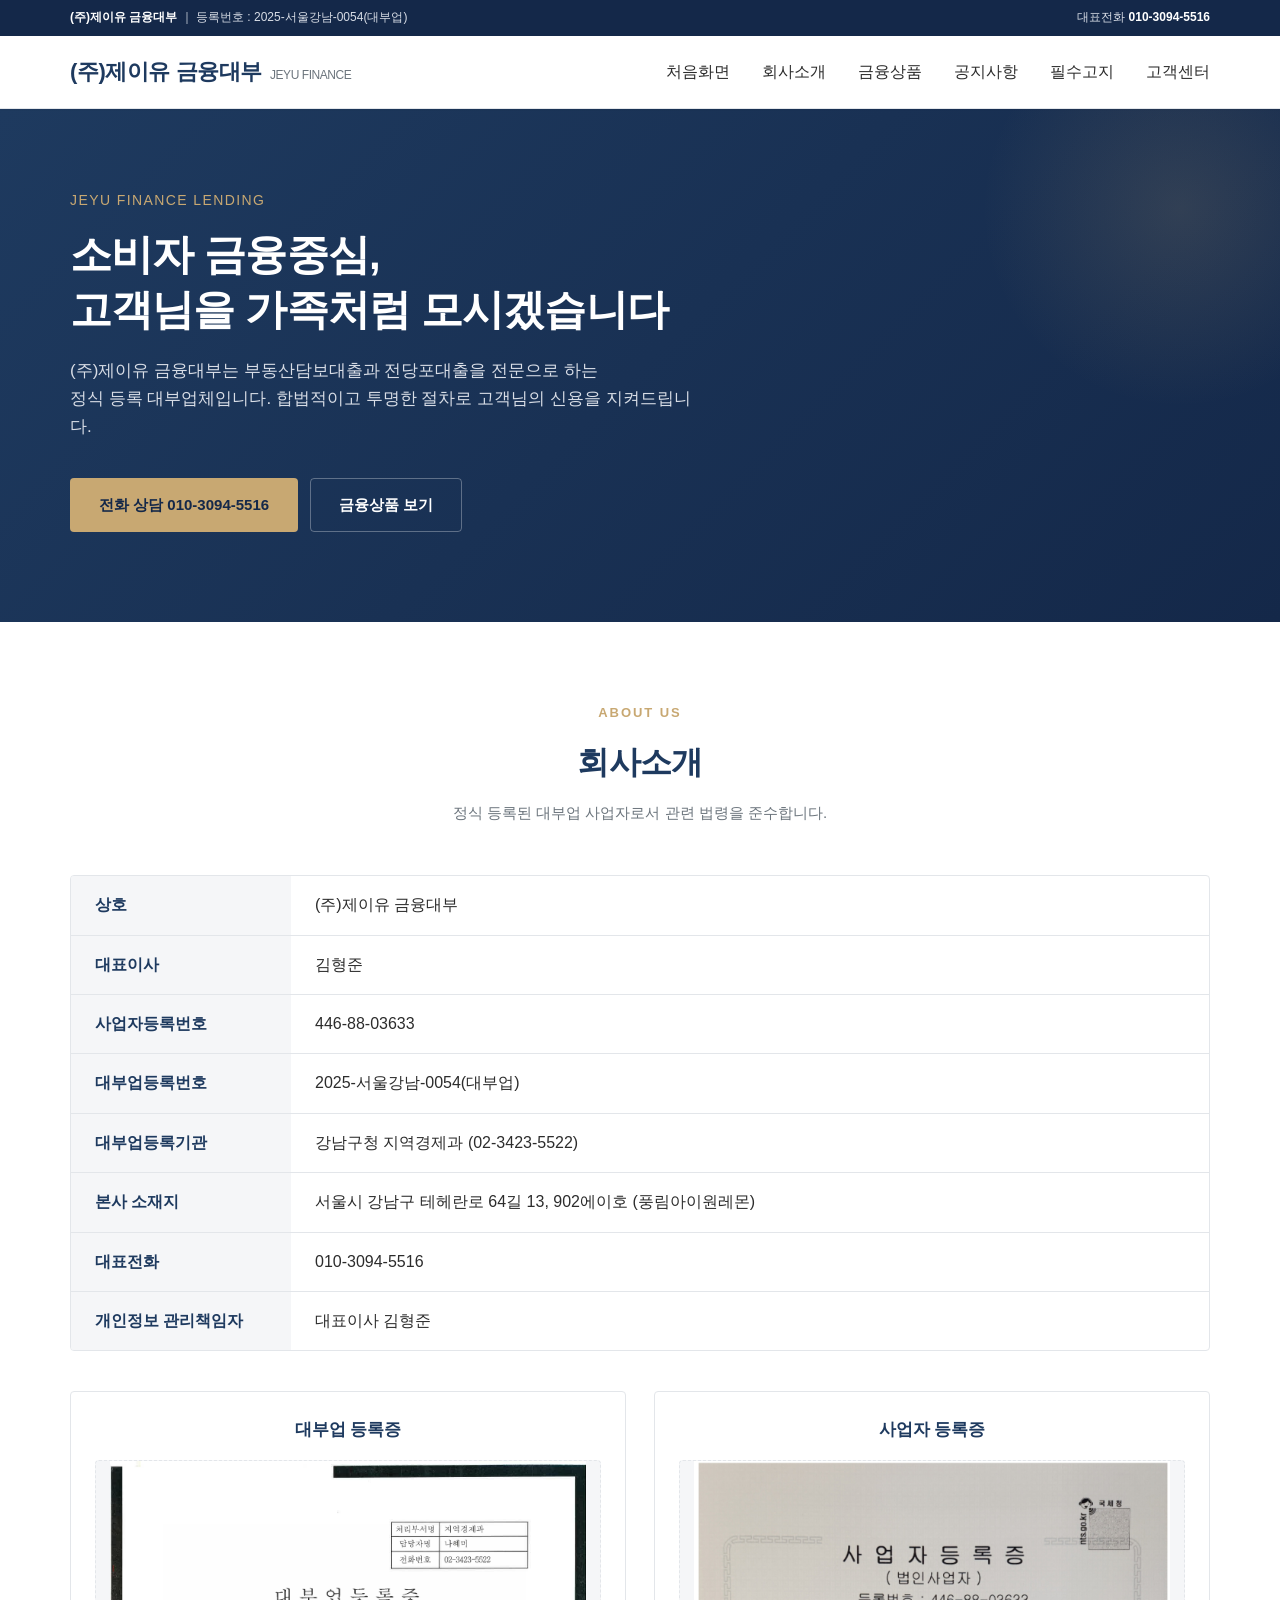
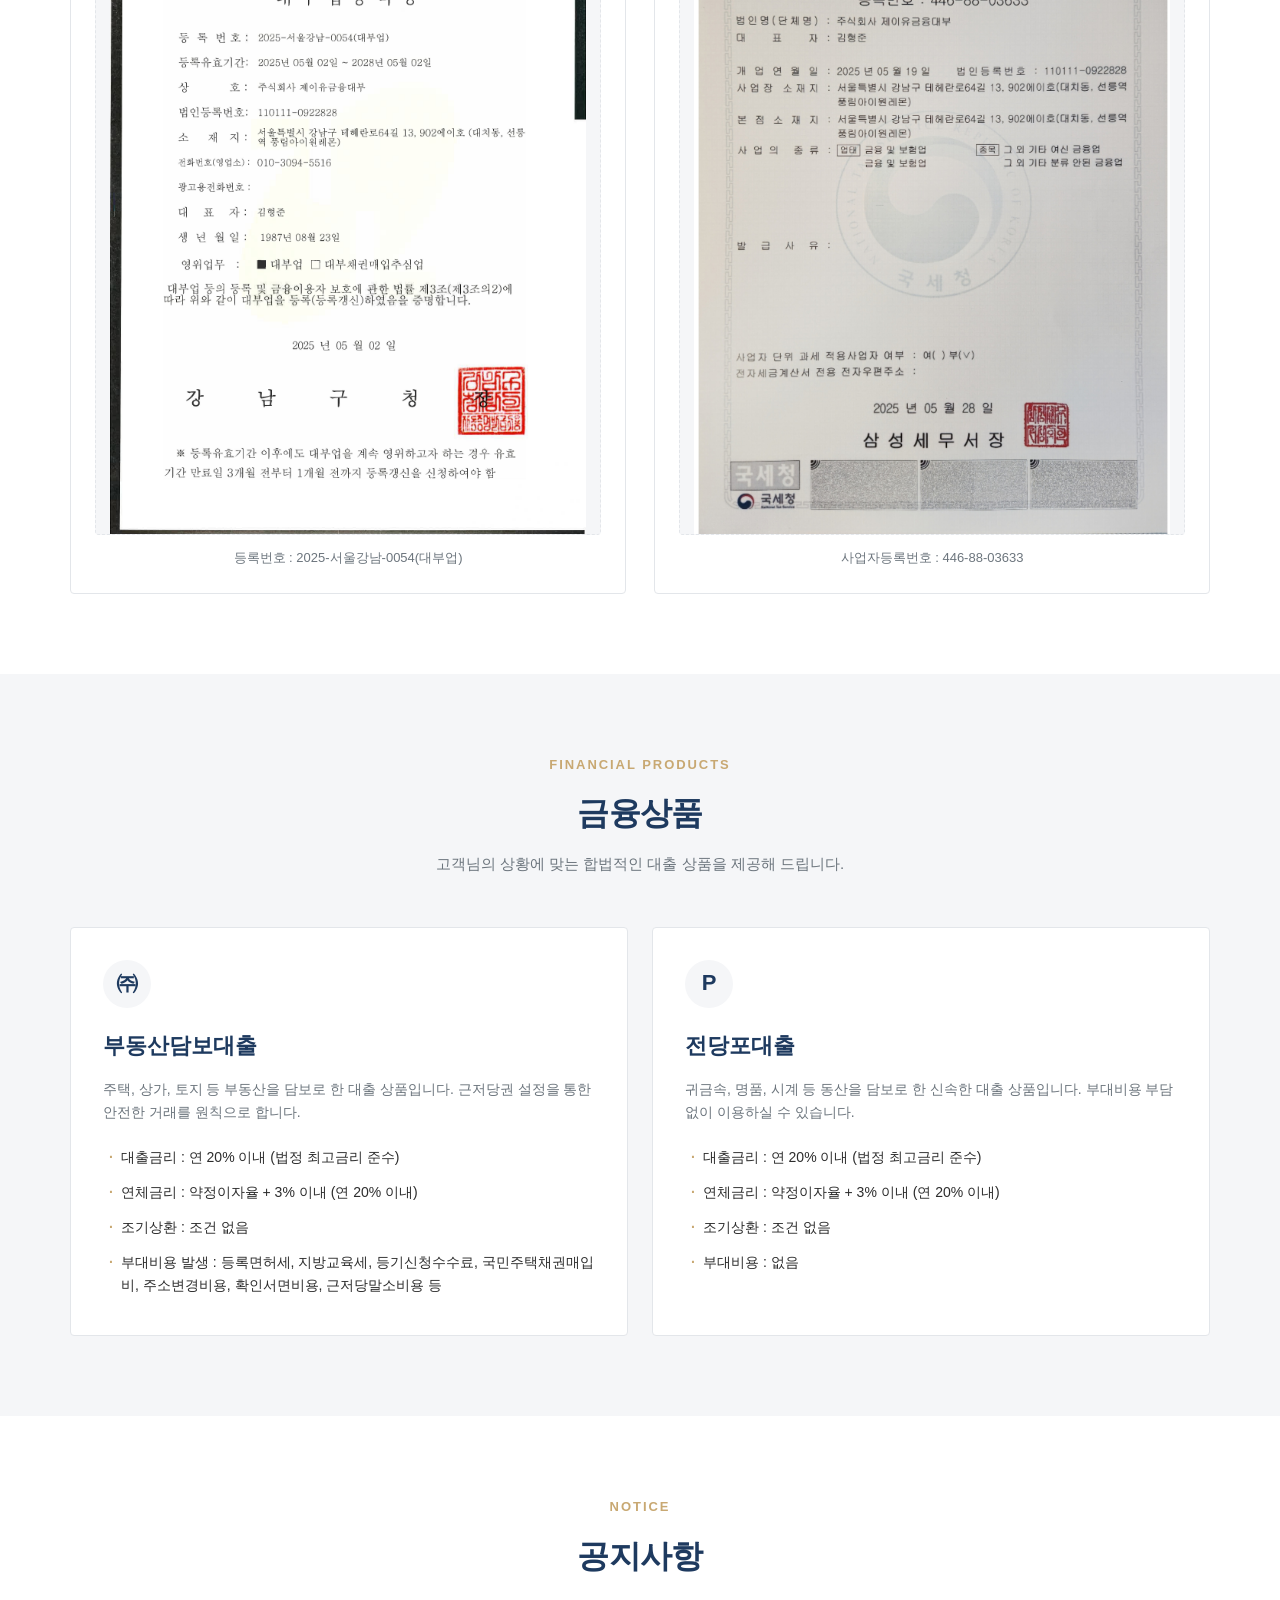
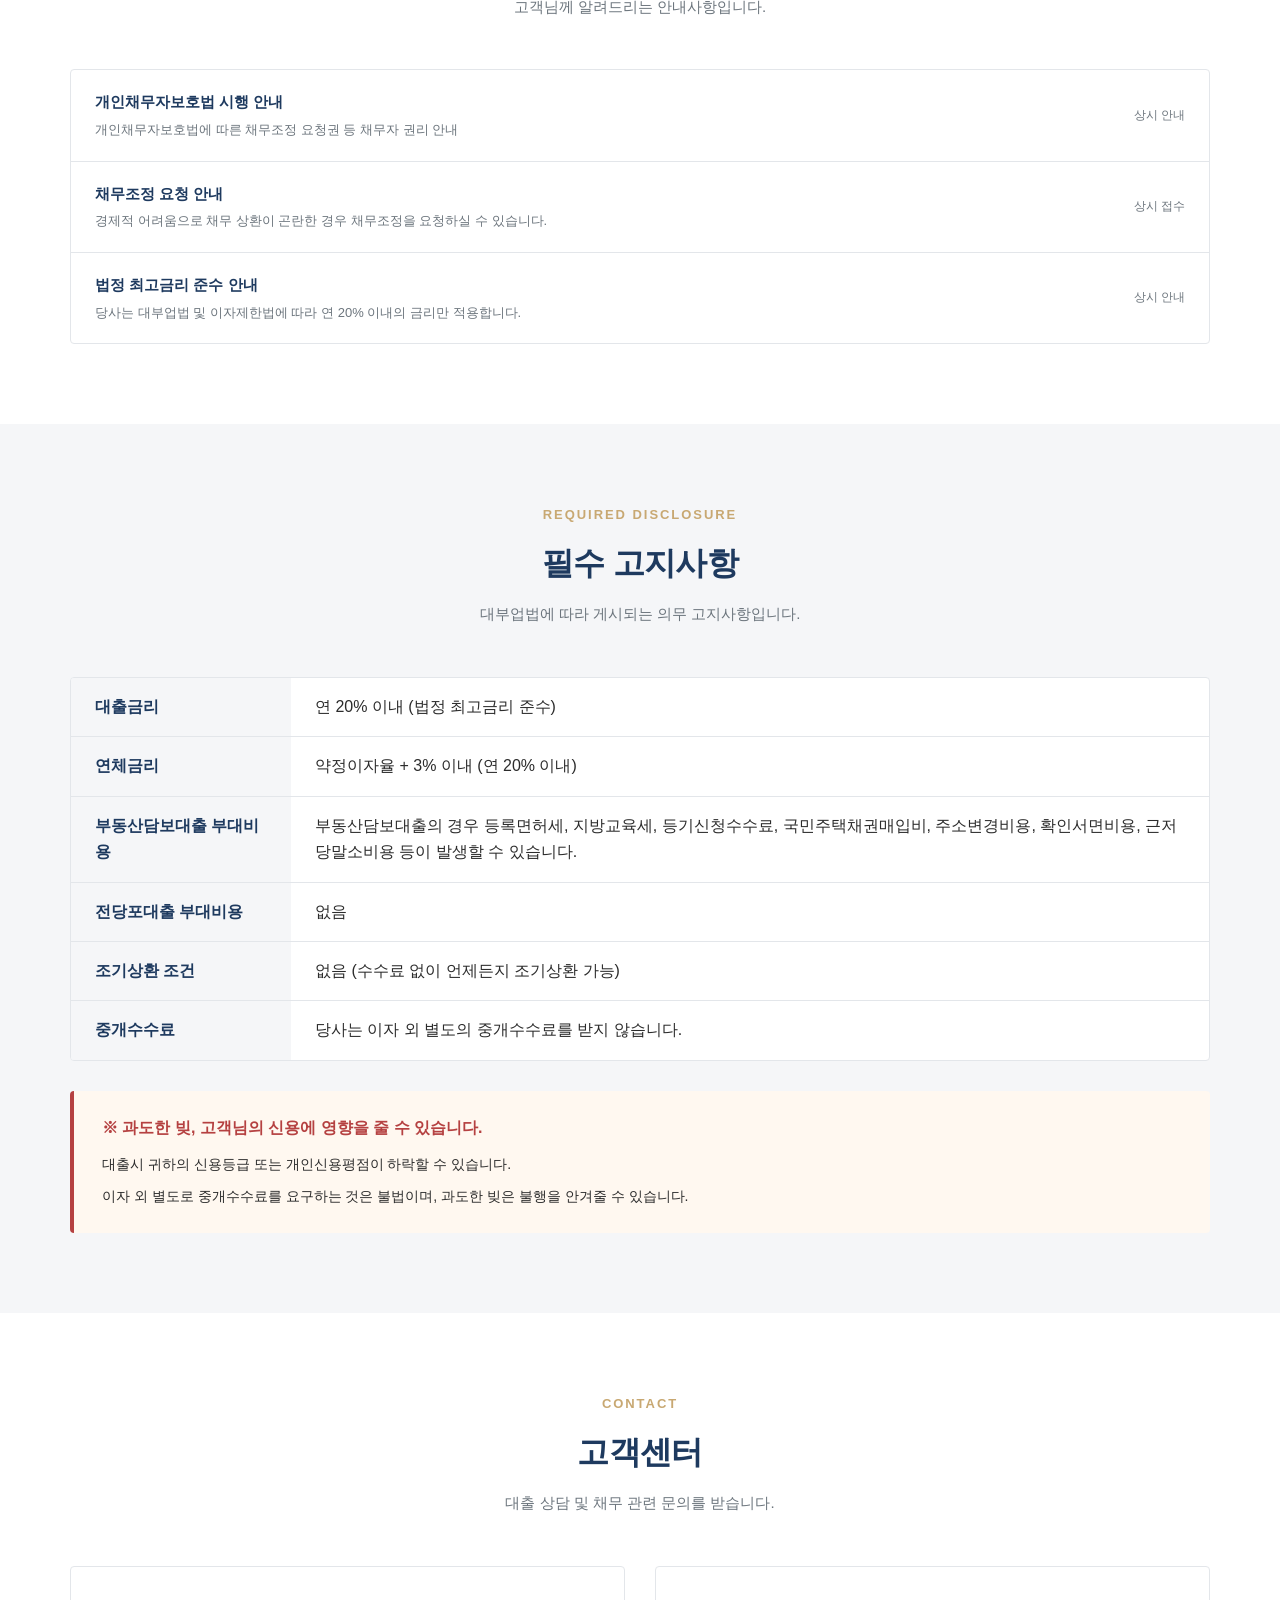
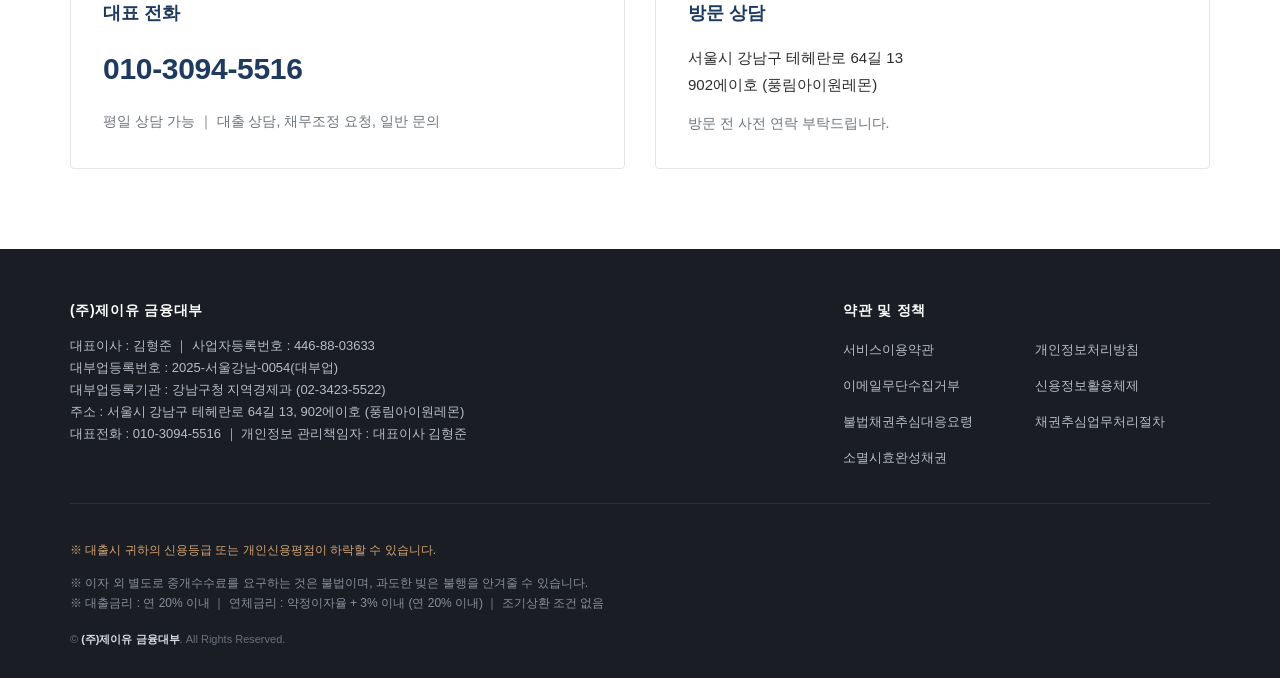
==== index.html @ a88a291d "Add files via upload" ====
<!DOCTYPE html>
<html lang="ko">
<head>
    <meta charset="UTF-8">
    <meta name="viewport" content="width=device-width, initial-scale=1.0">
    <title>(주)제이유 금융대부 - 소비자 금융중심, 고객님을 가족처럼 모시겠습니다</title>
    <meta name="description" content="(주)제이유 금융대부 - 부동산담보대출 및 전당포대출 전문. 등록번호 2025-서울강남-0054(대부업)">
    <meta name="robots" content="index, follow">
    <link rel="stylesheet" href="css/style.css">
</head>
<body>

<div class="topbar">
    <div class="container">
        <span><strong>(주)제이유 금융대부</strong> ｜ 등록번호 : 2025-서울강남-0054(대부업)</span>
        <span>대표전화 <strong>010-3094-5516</strong></span>
    </div>
</div>

<header class="header">
    <div class="container">
        <h1 class="logo">
            <a href="#home">
                (주)제이유 금융대부
                <span class="reg">JEYU FINANCE</span>
            </a>
        </h1>
        <nav class="nav" aria-label="주 메뉴">
            <ul>
                <li><a href="#home">처음화면</a></li>
                <li><a href="#about">회사소개</a></li>
                <li><a href="#products">금융상품</a></li>
                <li><a href="#notice">공지사항</a></li>
                <li><a href="#legal">필수고지</a></li>
                <li><a href="#contact">고객센터</a></li>
            </ul>
        </nav>
        <button class="nav-toggle" aria-label="메뉴 열기"><span></span><span></span><span></span></button>
    </div>
</header>

<section id="home" class="hero">
    <div class="container">
        <div class="eyebrow">JEYU FINANCE LENDING</div>
        <h1>소비자 금융중심,<br>고객님을 가족처럼 모시겠습니다</h1>
        <p class="lead">
            (주)제이유 금융대부는 부동산담보대출과 전당포대출을 전문으로 하는<br>
            정식 등록 대부업체입니다. 합법적이고 투명한 절차로 고객님의 신용을 지켜드립니다.
        </p>
        <div class="cta">
            <a class="btn btn-primary" href="tel:010-3094-5516">전화 상담 010-3094-5516</a>
            <a class="btn btn-outline" href="#products">금융상품 보기</a>
        </div>
    </div>
</section>

<section id="about" class="section">
    <div class="container">
        <div class="section-header">
            <div class="label">ABOUT US</div>
            <h2>회사소개</h2>
            <p>정식 등록된 대부업 사업자로서 관련 법령을 준수합니다.</p>
        </div>

        <dl class="info-dl">
            <dt>상호</dt>
            <dd>(주)제이유 금융대부</dd>
            <dt>대표이사</dt>
            <dd>김형준</dd>
            <dt>사업자등록번호</dt>
            <dd>446-88-03633</dd>
            <dt>대부업등록번호</dt>
            <dd>2025-서울강남-0054(대부업)</dd>
            <dt>대부업등록기관</dt>
            <dd>강남구청 지역경제과 (02-3423-5522)</dd>
            <dt>본사 소재지</dt>
            <dd>서울시 강남구 테헤란로 64길 13, 902에이호 (풍림아이원레몬)</dd>
            <dt>대표전화</dt>
            <dd>010-3094-5516</dd>
            <dt>개인정보 관리책임자</dt>
            <dd>대표이사 김형준</dd>
        </dl>

        <div class="license-grid">
            <div class="license-card">
                <h4>대부업 등록증</h4>
                <div class="image-wrap">
                    <img src="images/lending-license.jpg" alt="(주)제이유 금융대부 대부업 등록증" onerror="this.style.display='none'; this.nextElementSibling.style.display='block';">
                    <div class="placeholder" style="display:none;">대부업 등록증 이미지<br>(images/lending-license.jpg)</div>
                </div>
                <div class="caption">등록번호 : 2025-서울강남-0054(대부업)</div>
            </div>
            <div class="license-card">
                <h4>사업자 등록증</h4>
                <div class="image-wrap">
                    <img src="images/business-license.jpg" alt="(주)제이유 금융대부 사업자 등록증" onerror="this.style.display='none'; this.nextElementSibling.style.display='block';">
                    <div class="placeholder" style="display:none;">사업자 등록증 이미지<br>(images/business-license.jpg)</div>
                </div>
                <div class="caption">사업자등록번호 : 446-88-03633</div>
            </div>
        </div>
    </div>
</section>

<section id="products" class="section bg-alt">
    <div class="container">
        <div class="section-header">
            <div class="label">FINANCIAL PRODUCTS</div>
            <h2>금융상품</h2>
            <p>고객님의 상황에 맞는 합법적인 대출 상품을 제공해 드립니다.</p>
        </div>
        <div class="product-grid">
            <article class="product-card">
                <div class="icon">㈜</div>
                <h3>부동산담보대출</h3>
                <p>주택, 상가, 토지 등 부동산을 담보로 한 대출 상품입니다. 근저당권 설정을 통한 안전한 거래를 원칙으로 합니다.</p>
                <ul>
                    <li>대출금리 : 연 20% 이내 (법정 최고금리 준수)</li>
                    <li>연체금리 : 약정이자율 + 3% 이내 (연 20% 이내)</li>
                    <li>조기상환 : 조건 없음</li>
                    <li>부대비용 발생 : 등록면허세, 지방교육세, 등기신청수수료, 국민주택채권매입비, 주소변경비용, 확인서면비용, 근저당말소비용 등</li>
                </ul>
            </article>
            <article class="product-card">
                <div class="icon">P</div>
                <h3>전당포대출</h3>
                <p>귀금속, 명품, 시계 등 동산을 담보로 한 신속한 대출 상품입니다. 부대비용 부담 없이 이용하실 수 있습니다.</p>
                <ul>
                    <li>대출금리 : 연 20% 이내 (법정 최고금리 준수)</li>
                    <li>연체금리 : 약정이자율 + 3% 이내 (연 20% 이내)</li>
                    <li>조기상환 : 조건 없음</li>
                    <li>부대비용 : 없음</li>
                </ul>
            </article>
        </div>
    </div>
</section>

<section id="notice" class="section">
    <div class="container">
        <div class="section-header">
            <div class="label">NOTICE</div>
            <h2>공지사항</h2>
            <p>고객님께 알려드리는 안내사항입니다.</p>
        </div>
        <div class="notice-list">
            <div class="notice-item">
                <div>
                    <h4>개인채무자보호법 시행 안내</h4>
                    <p>개인채무자보호법에 따른 채무조정 요청권 등 채무자 권리 안내</p>
                </div>
                <div class="date">상시 안내</div>
            </div>
            <div class="notice-item">
                <div>
                    <h4>채무조정 요청 안내</h4>
                    <p>경제적 어려움으로 채무 상환이 곤란한 경우 채무조정을 요청하실 수 있습니다.</p>
                </div>
                <div class="date">상시 접수</div>
            </div>
            <div class="notice-item">
                <div>
                    <h4>법정 최고금리 준수 안내</h4>
                    <p>당사는 대부업법 및 이자제한법에 따라 연 20% 이내의 금리만 적용합니다.</p>
                </div>
                <div class="date">상시 안내</div>
            </div>
        </div>
    </div>
</section>

<section id="legal" class="section bg-alt">
    <div class="container">
        <div class="section-header">
            <div class="label">REQUIRED DISCLOSURE</div>
            <h2>필수 고지사항</h2>
            <p>대부업법에 따라 게시되는 의무 고지사항입니다.</p>
        </div>

        <dl class="info-dl">
            <dt>대출금리</dt>
            <dd>연 20% 이내 (법정 최고금리 준수)</dd>
            <dt>연체금리</dt>
            <dd>약정이자율 + 3% 이내 (연 20% 이내)</dd>
            <dt>부동산담보대출 부대비용</dt>
            <dd>부동산담보대출의 경우 등록면허세, 지방교육세, 등기신청수수료, 국민주택채권매입비, 주소변경비용, 확인서면비용, 근저당말소비용 등이 발생할 수 있습니다.</dd>
            <dt>전당포대출 부대비용</dt>
            <dd>없음</dd>
            <dt>조기상환 조건</dt>
            <dd>없음 (수수료 없이 언제든지 조기상환 가능)</dd>
            <dt>중개수수료</dt>
            <dd>당사는 이자 외 별도의 중개수수료를 받지 않습니다.</dd>
        </dl>

        <div class="legal-box">
            <h3>※ 과도한 빚, 고객님의 신용에 영향을 줄 수 있습니다.</h3>
            <p>대출시 귀하의 신용등급 또는 개인신용평점이 하락할 수 있습니다.</p>
            <p>이자 외 별도로 중개수수료를 요구하는 것은 불법이며, 과도한 빚은 불행을 안겨줄 수 있습니다.</p>
        </div>
    </div>
</section>

<section id="contact" class="section">
    <div class="container">
        <div class="section-header">
            <div class="label">CONTACT</div>
            <h2>고객센터</h2>
            <p>대출 상담 및 채무 관련 문의를 받습니다.</p>
        </div>
        <div class="contact-grid">
            <div class="contact-card">
                <h3>대표 전화</h3>
                <div class="big-tel">010-3094-5516</div>
                <p>평일 상담 가능 ｜ 대출 상담, 채무조정 요청, 일반 문의</p>
            </div>
            <div class="contact-card">
                <h3>방문 상담</h3>
                <p style="font-size:15px; color: var(--color-text); line-height:1.8;">
                    서울시 강남구 테헤란로 64길 13<br>
                    902에이호 (풍림아이원레몬)
                </p>
                <p style="margin-top:14px;">방문 전 사전 연락 부탁드립니다.</p>
            </div>
        </div>
    </div>
</section>

<footer class="footer">
    <div class="container">
        <div class="top">
            <div>
                <h4>(주)제이유 금융대부</h4>
                <p>대표이사 : 김형준 ｜ 사업자등록번호 : 446-88-03633</p>
                <p>대부업등록번호 : 2025-서울강남-0054(대부업)</p>
                <p>대부업등록기관 : 강남구청 지역경제과 (02-3423-5522)</p>
                <p>주소 : 서울시 강남구 테헤란로 64길 13, 902에이호 (풍림아이원레몬)</p>
                <p>대표전화 : 010-3094-5516 ｜ 개인정보 관리책임자 : 대표이사 김형준</p>
            </div>
            <div>
                <h4>약관 및 정책</h4>
                <div class="doc-links">
                    <a href="docs/service-terms.html">서비스이용약관</a>
                    <a href="docs/privacy.html">개인정보처리방침</a>
                    <a href="docs/no-spam.html">이메일무단수집거부</a>
                    <a href="docs/credit-info.html">신용정보활용체제</a>
                    <a href="docs/illegal-collection.html">불법채권추심대응요령</a>
                    <a href="docs/collection-process.html">채권추심업무처리절차</a>
                    <a href="docs/expired-debt.html">소멸시효완성채권</a>
                </div>
            </div>
        </div>
        <div class="legal-text">
            <p class="warn">※ 대출시 귀하의 신용등급 또는 개인신용평점이 하락할 수 있습니다.</p>
            <p>※ 이자 외 별도로 중개수수료를 요구하는 것은 불법이며, 과도한 빚은 불행을 안겨줄 수 있습니다.</p>
            <p>※ 대출금리 : 연 20% 이내 ｜ 연체금리 : 약정이자율 + 3% 이내 (연 20% 이내) ｜ 조기상환 조건 없음</p>
            <p class="copy">© <strong>(주)제이유 금융대부</strong>. All Rights Reserved.</p>
        </div>
    </div>
</footer>

<script src="js/main.js"></script>
</body>
</html>
---- css/style.css ----
/* (주)제이유 금융대부 */
:root {
    --color-primary: #1e3a5f;
    --color-primary-dark: #142849;
    --color-accent: #c8a872;
    --color-text: #2c2c2c;
    --color-text-muted: #6c757d;
    --color-bg: #ffffff;
    --color-bg-alt: #f5f6f8;
    --color-bg-dark: #1a1d24;
    --color-border: #e3e6ea;
    --color-warning: #b54141;
    --max-width: 1180px;
    --radius: 4px;
    --shadow-sm: 0 1px 2px rgba(0,0,0,0.04);
    --shadow-md: 0 4px 12px rgba(0,0,0,0.08);
    --transition: 0.2s ease;
}

* { box-sizing: border-box; margin: 0; padding: 0; }

html { scroll-behavior: smooth; scroll-padding-top: 110px; }

body {
    font-family: "Pretendard", "Malgun Gothic", "맑은 고딕", -apple-system, BlinkMacSystemFont, sans-serif;
    color: var(--color-text);
    line-height: 1.65;
    background: var(--color-bg);
    -webkit-font-smoothing: antialiased;
}

a { color: inherit; text-decoration: none; }
img { max-width: 100%; display: block; }
ul { list-style: none; }

.container { max-width: var(--max-width); margin: 0 auto; padding: 0 20px; }

/* 상단 고지 바 */
.topbar {
    background: var(--color-primary-dark);
    color: #d8dde6;
    font-size: 12px;
    padding: 8px 0;
}
.topbar .container { display: flex; justify-content: space-between; align-items: center; flex-wrap: wrap; gap: 8px; }
.topbar strong { color: #ffffff; }

/* 헤더 */
.header {
    background: var(--color-bg);
    border-bottom: 1px solid var(--color-border);
    position: sticky;
    top: 0;
    z-index: 100;
    box-shadow: var(--shadow-sm);
}
.header .container { display: flex; align-items: center; justify-content: space-between; padding-top: 18px; padding-bottom: 18px; }

.logo a { display: flex; align-items: baseline; gap: 8px; color: var(--color-primary); font-weight: 700; font-size: 22px; letter-spacing: -0.02em; }
.logo .reg { font-size: 12px; color: var(--color-text-muted); font-weight: 400; }

.nav ul { display: flex; gap: 32px; }
.nav a { font-weight: 500; color: var(--color-text); padding: 8px 0; transition: color var(--transition); position: relative; }
.nav a:hover { color: var(--color-primary); }
.nav a:hover::after { content: ""; position: absolute; left: 0; right: 0; bottom: -2px; height: 2px; background: var(--color-accent); }

.nav-toggle { display: none; background: none; border: none; cursor: pointer; padding: 8px; }
.nav-toggle span { display: block; width: 24px; height: 2px; background: var(--color-text); margin: 5px 0; }

/* Hero */
.hero {
    background: linear-gradient(135deg, var(--color-primary) 0%, var(--color-primary-dark) 100%);
    color: #ffffff;
    padding: 80px 0 90px;
    position: relative;
    overflow: hidden;
}
.hero::before {
    content: "";
    position: absolute;
    right: -100px;
    top: -100px;
    width: 400px;
    height: 400px;
    background: radial-gradient(circle, rgba(200,168,114,0.15) 0%, transparent 70%);
}
.hero .container { position: relative; }
.hero .eyebrow { color: var(--color-accent); font-size: 14px; letter-spacing: 0.1em; margin-bottom: 16px; font-weight: 500; }
.hero h1 { font-size: 42px; line-height: 1.3; margin-bottom: 20px; font-weight: 700; letter-spacing: -0.02em; }
.hero p.lead { font-size: 17px; color: #d8dde6; max-width: 640px; margin-bottom: 36px; }
.hero .cta { display: flex; gap: 12px; flex-wrap: wrap; }

.btn {
    display: inline-flex; align-items: center; gap: 8px;
    padding: 14px 28px;
    border-radius: var(--radius);
    font-weight: 600;
    font-size: 15px;
    transition: all var(--transition);
    border: 1px solid transparent;
    cursor: pointer;
}
.btn-primary { background: var(--color-accent); color: var(--color-primary-dark); }
.btn-primary:hover { background: #d4b889; transform: translateY(-1px); }
.btn-outline { background: transparent; color: #ffffff; border-color: rgba(255,255,255,0.3); }
.btn-outline:hover { background: rgba(255,255,255,0.1); border-color: #ffffff; }

/* 섹션 공통 */
.section { padding: 80px 0; }
.section.bg-alt { background: var(--color-bg-alt); }
.section-header { text-align: center; margin-bottom: 50px; }
.section-header .label { color: var(--color-accent); font-size: 13px; letter-spacing: 0.15em; font-weight: 600; margin-bottom: 12px; }
.section-header h2 { font-size: 32px; color: var(--color-primary); letter-spacing: -0.02em; margin-bottom: 12px; }
.section-header p { color: var(--color-text-muted); font-size: 15px; }

/* 회사 정보 그리드 */
.info-grid {
    display: grid;
    grid-template-columns: repeat(2, 1fr);
    gap: 0;
    border: 1px solid var(--color-border);
    border-radius: var(--radius);
    overflow: hidden;
    background: #ffffff;
}
.info-grid .row { display: contents; }
.info-grid dt, .info-grid dd { padding: 18px 24px; border-bottom: 1px solid var(--color-border); }
.info-grid dt { background: var(--color-bg-alt); font-weight: 600; color: var(--color-primary); width: 220px; }
.info-grid dd { background: #ffffff; }
.info-grid dl { display: grid; grid-template-columns: 220px 1fr; }
.info-grid dl:last-child dt, .info-grid dl:last-child dd { border-bottom: none; }

/* 단순 정보 dl */
.info-dl { display: grid; grid-template-columns: 220px 1fr; border-top: 1px solid var(--color-border); background: #ffffff; border-radius: var(--radius); overflow: hidden; border: 1px solid var(--color-border); }
.info-dl dt, .info-dl dd { padding: 16px 24px; border-bottom: 1px solid var(--color-border); }
.info-dl dt { background: var(--color-bg-alt); font-weight: 600; color: var(--color-primary); }
.info-dl dt:last-of-type, .info-dl dd:last-of-type { border-bottom: none; }

/* 상품 카드 */
.product-grid { display: grid; grid-template-columns: repeat(2, 1fr); gap: 24px; }
.product-card {
    background: #ffffff;
    border: 1px solid var(--color-border);
    border-radius: var(--radius);
    padding: 32px;
    transition: transform var(--transition), box-shadow var(--transition);
}
.product-card:hover { transform: translateY(-2px); box-shadow: var(--shadow-md); }
.product-card .icon { width: 48px; height: 48px; background: var(--color-bg-alt); border-radius: 50%; display: flex; align-items: center; justify-content: center; margin-bottom: 20px; color: var(--color-primary); font-size: 22px; font-weight: 700; }
.product-card h3 { font-size: 22px; color: var(--color-primary); margin-bottom: 14px; }
.product-card p { color: var(--color-text-muted); margin-bottom: 16px; font-size: 14px; }
.product-card ul { margin-top: 12px; }
.product-card li { padding: 6px 0; padding-left: 18px; position: relative; font-size: 14px; }
.product-card li::before { content: "·"; color: var(--color-accent); position: absolute; left: 6px; font-weight: 700; }

/* 등록증 갤러리 */
.license-grid {
    display: grid;
    grid-template-columns: repeat(2, 1fr);
    gap: 28px;
    margin-top: 40px;
}
.license-card {
    background: #ffffff;
    border: 1px solid var(--color-border);
    border-radius: var(--radius);
    padding: 24px;
    text-align: center;
}
.license-card h4 { color: var(--color-primary); margin-bottom: 16px; font-size: 17px; }
.license-card .image-wrap {
    background: var(--color-bg-alt);
    border: 1px dashed var(--color-border);
    border-radius: var(--radius);
    aspect-ratio: 3 / 4;
    display: flex;
    align-items: center;
    justify-content: center;
    overflow: hidden;
    margin-bottom: 12px;
}
.license-card .image-wrap img { max-height: 100%; width: auto; object-fit: contain; }
.license-card .image-wrap .placeholder { color: var(--color-text-muted); font-size: 13px; padding: 20px; }
.license-card .caption { font-size: 13px; color: var(--color-text-muted); }

/* 법적 고지 박스 */
.legal-box {
    background: #fff8f0;
    border-left: 4px solid var(--color-warning);
    padding: 24px 28px;
    border-radius: var(--radius);
    margin-top: 30px;
}
.legal-box h3 { color: var(--color-warning); font-size: 16px; margin-bottom: 12px; }
.legal-box p { font-size: 14px; line-height: 1.7; }
.legal-box p + p { margin-top: 8px; }

/* 공지사항 */
.notice-list { background: #ffffff; border: 1px solid var(--color-border); border-radius: var(--radius); overflow: hidden; }
.notice-item { display: grid; grid-template-columns: 1fr auto; padding: 20px 24px; border-bottom: 1px solid var(--color-border); align-items: center; }
.notice-item:last-child { border-bottom: none; }
.notice-item h4 { font-size: 15px; color: var(--color-primary); margin-bottom: 4px; }
.notice-item p { font-size: 13px; color: var(--color-text-muted); }
.notice-item .date { font-size: 12px; color: var(--color-text-muted); }

/* 연락처 */
.contact-grid { display: grid; grid-template-columns: 1fr 1fr; gap: 30px; }
.contact-card {
    background: #ffffff;
    border: 1px solid var(--color-border);
    border-radius: var(--radius);
    padding: 32px;
}
.contact-card h3 { color: var(--color-primary); font-size: 18px; margin-bottom: 16px; }
.contact-card .big-tel {
    font-size: 30px;
    color: var(--color-primary);
    font-weight: 700;
    letter-spacing: -0.01em;
    margin: 12px 0 16px;
}
.contact-card p { color: var(--color-text-muted); font-size: 14px; line-height: 1.7; }

/* 푸터 */
.footer {
    background: var(--color-bg-dark);
    color: #b8bdc7;
    padding: 50px 0 30px;
    font-size: 13px;
    line-height: 1.7;
}
.footer a:hover { color: #ffffff; }
.footer .top { display: grid; grid-template-columns: 2fr 1fr; gap: 40px; padding-bottom: 30px; border-bottom: 1px solid #2a2e38; }
.footer .top h4 { color: #ffffff; font-size: 14px; margin-bottom: 12px; letter-spacing: 0.05em; }
.footer .doc-links { display: grid; grid-template-columns: repeat(2, 1fr); gap: 6px 16px; }
.footer .doc-links a { font-size: 13px; padding: 4px 0; }
.footer .legal-text { font-size: 12px; color: #8a8f9b; padding-top: 24px; }
.footer .legal-text strong { color: #d8dde6; }
.footer .warn { color: #d4a574; font-weight: 500; padding: 12px 0; }
.footer .copy { color: #6a6f7b; font-size: 11px; margin-top: 16px; }

/* 약관 페이지 (docs) */
.doc-page { padding: 60px 0 80px; }
.doc-page h1 { color: var(--color-primary); font-size: 28px; margin-bottom: 30px; padding-bottom: 16px; border-bottom: 2px solid var(--color-primary); }
.doc-page h2 { color: var(--color-primary); font-size: 19px; margin: 36px 0 16px; padding-left: 12px; border-left: 3px solid var(--color-accent); }
.doc-page h3 { font-size: 16px; margin: 24px 0 10px; color: var(--color-text); font-weight: 600; }
.doc-page p { margin-bottom: 12px; font-size: 14px; line-height: 1.8; }
.doc-page ul, .doc-page ol { margin: 12px 0 16px 24px; }
.doc-page li { font-size: 14px; line-height: 1.8; margin-bottom: 6px; }
.doc-page table { width: 100%; border-collapse: collapse; margin: 16px 0 24px; font-size: 13px; }
.doc-page th, .doc-page td { border: 1px solid var(--color-border); padding: 10px 12px; text-align: left; vertical-align: top; }
.doc-page th { background: var(--color-bg-alt); color: var(--color-primary); font-weight: 600; }
.doc-page .back-home { display: inline-block; margin-top: 40px; color: var(--color-primary); font-weight: 500; padding: 10px 20px; border: 1px solid var(--color-primary); border-radius: var(--radius); transition: all var(--transition); }
.doc-page .back-home:hover { background: var(--color-primary); color: #ffffff; }
.doc-page .meta { font-size: 13px; color: var(--color-text-muted); margin-top: 40px; text-align: right; }

/* 반응형 */
@media (max-width: 860px) {
    .nav { display: none; }
    .nav.open { display: block; position: absolute; top: 100%; left: 0; right: 0; background: #ffffff; border-bottom: 1px solid var(--color-border); padding: 16px 20px; }
    .nav.open ul { flex-direction: column; gap: 16px; }
    .nav-toggle { display: block; }
    .hero h1 { font-size: 30px; }
    .hero { padding: 60px 0 70px; }
    .section { padding: 60px 0; }
    .section-header h2 { font-size: 26px; }
    .product-grid, .contact-grid, .license-grid { grid-template-columns: 1fr; }
    .info-dl { grid-template-columns: 1fr; }
    .info-dl dt { border-bottom: none; padding-bottom: 8px; }
    .info-dl dd { padding-top: 0; }
    .footer .top { grid-template-columns: 1fr; gap: 24px; }
    .topbar { font-size: 11px; }
    .topbar .container { gap: 4px; }
    .doc-page h1 { font-size: 22px; }
    .doc-page table { font-size: 12px; }
    .doc-page th, .doc-page td { padding: 6px 8px; }
}
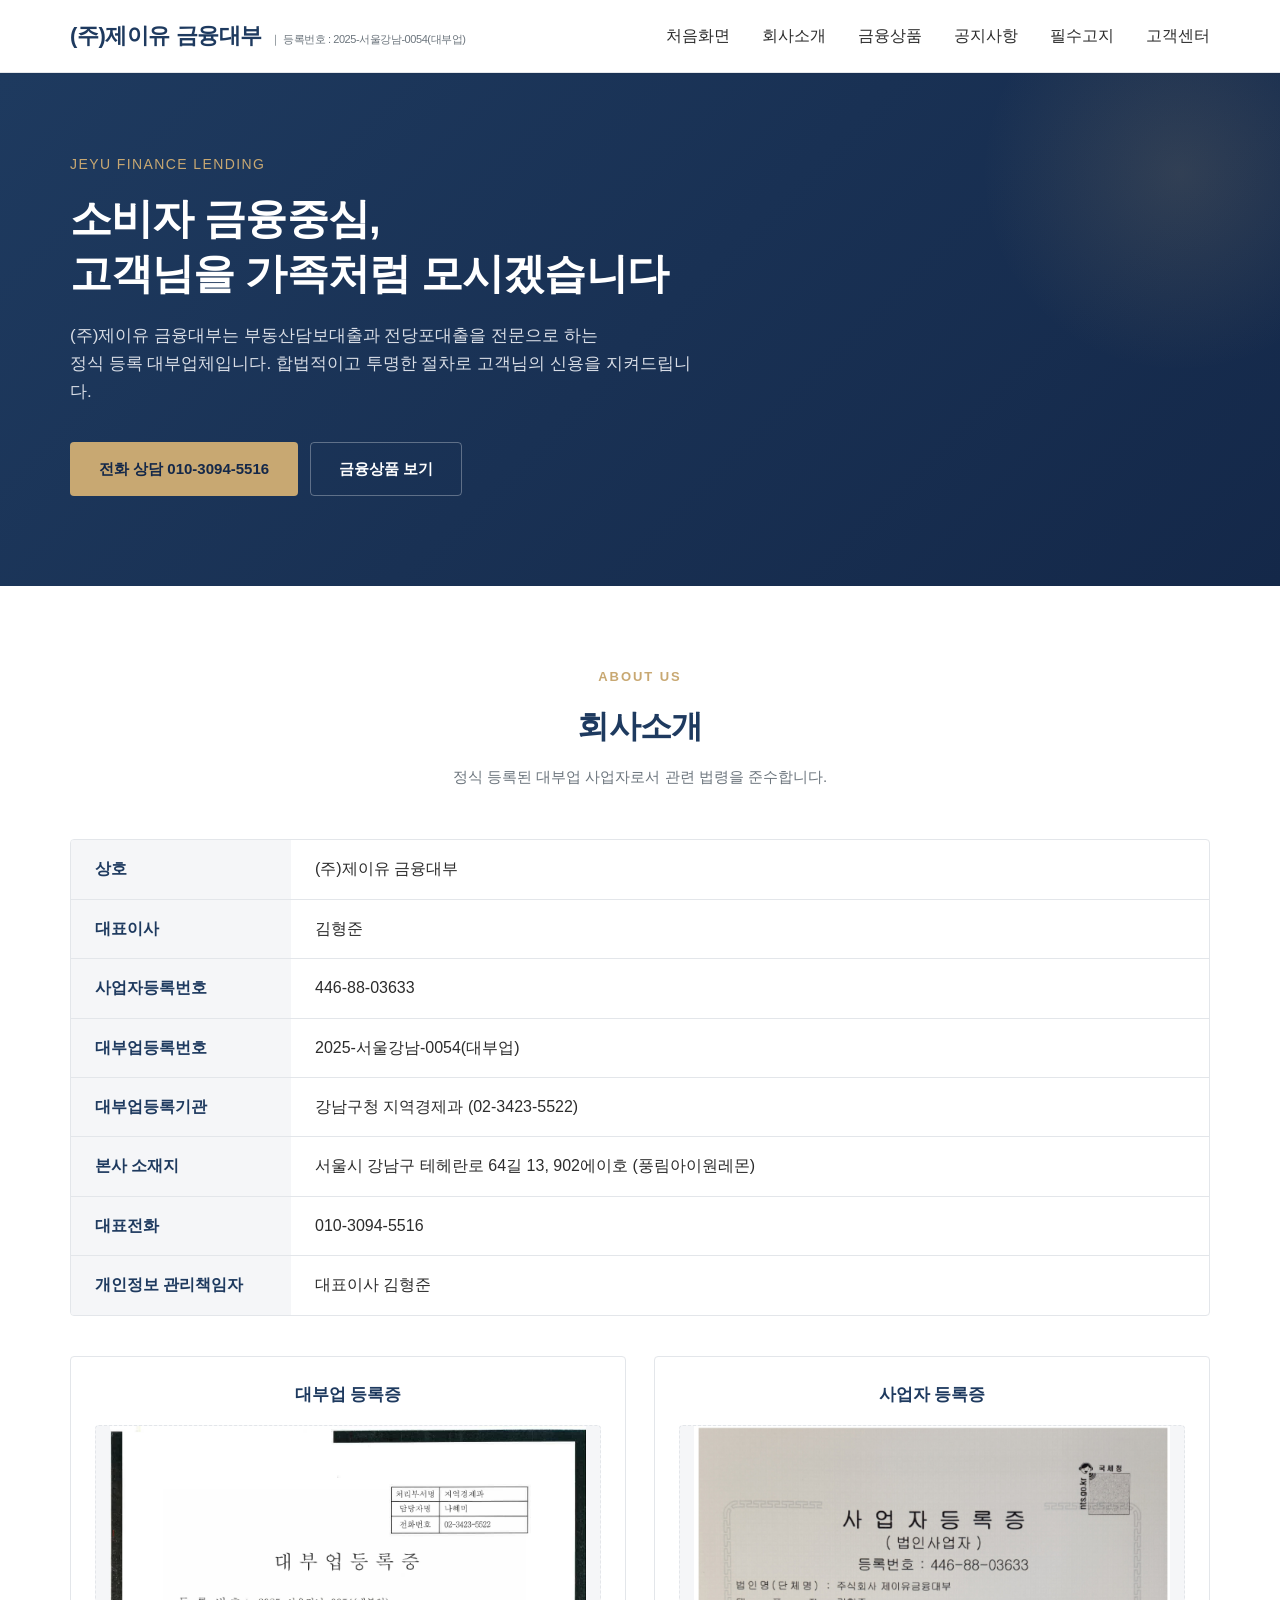
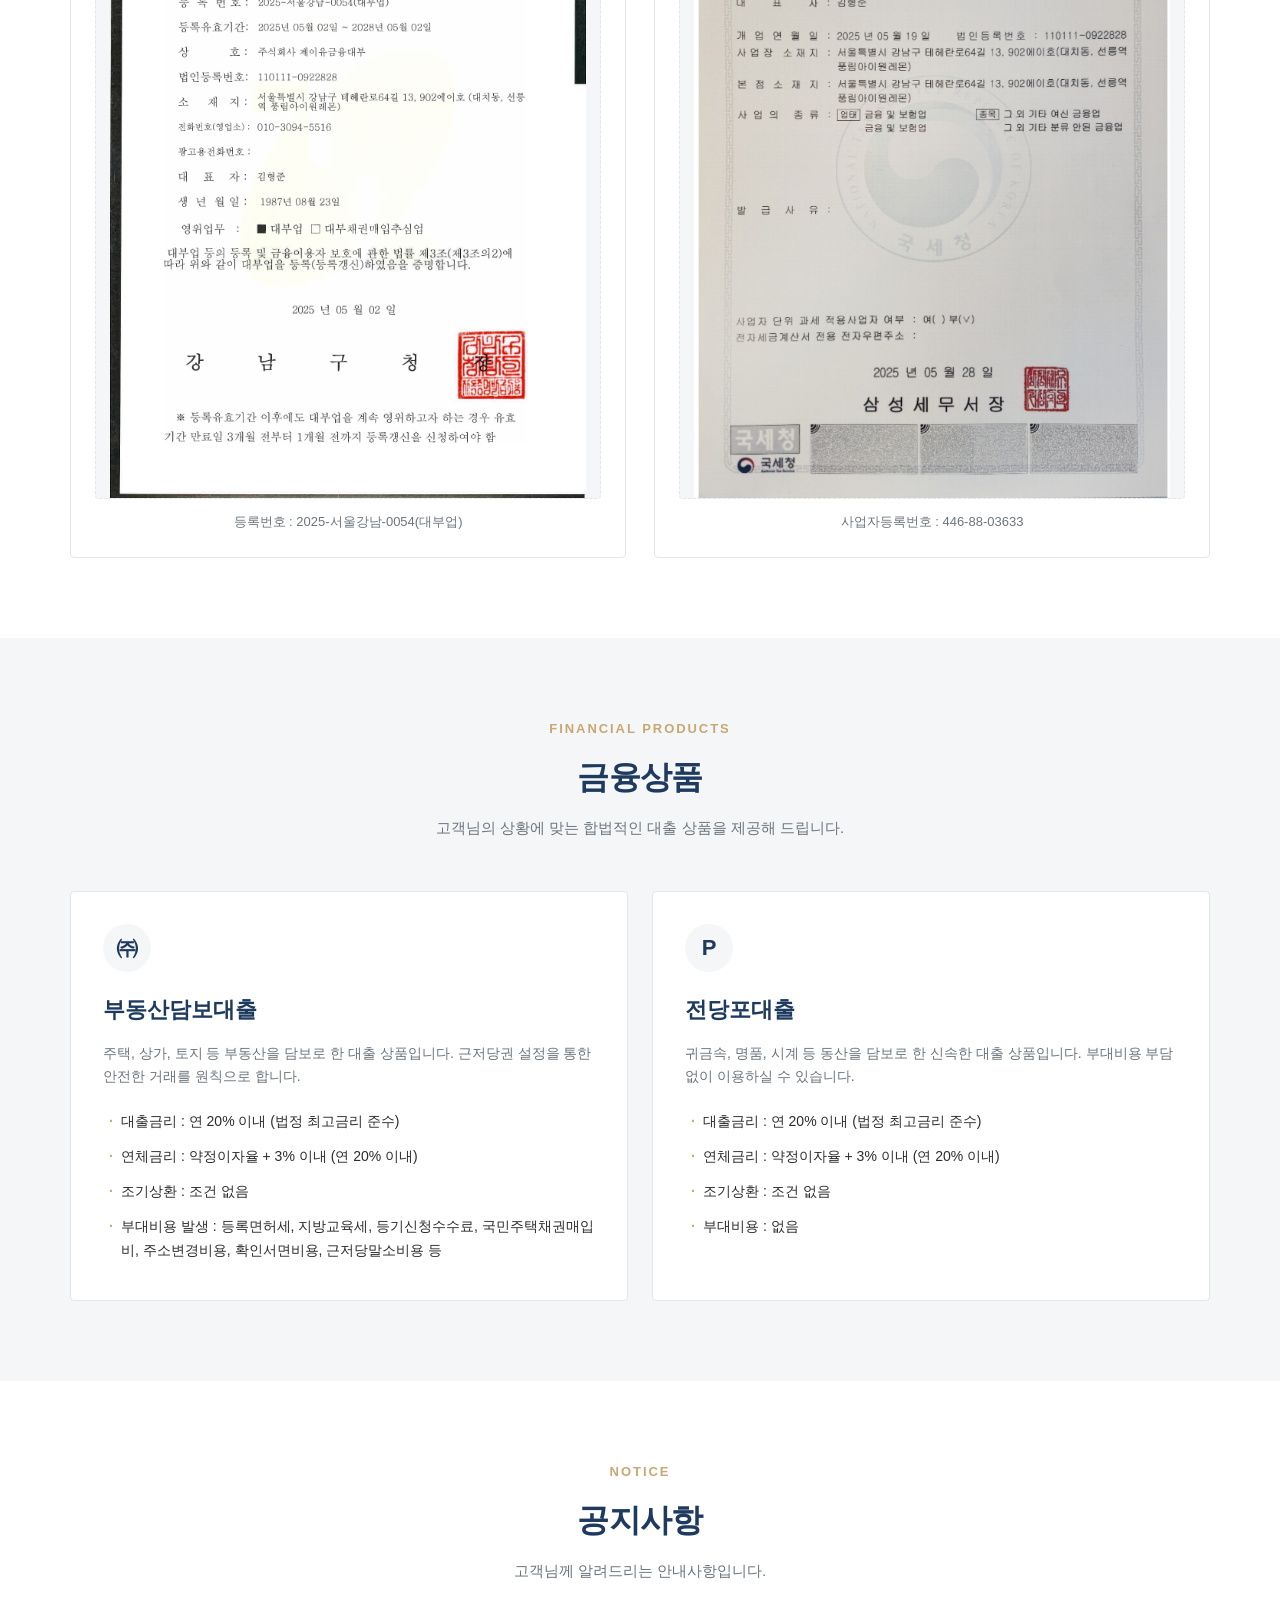
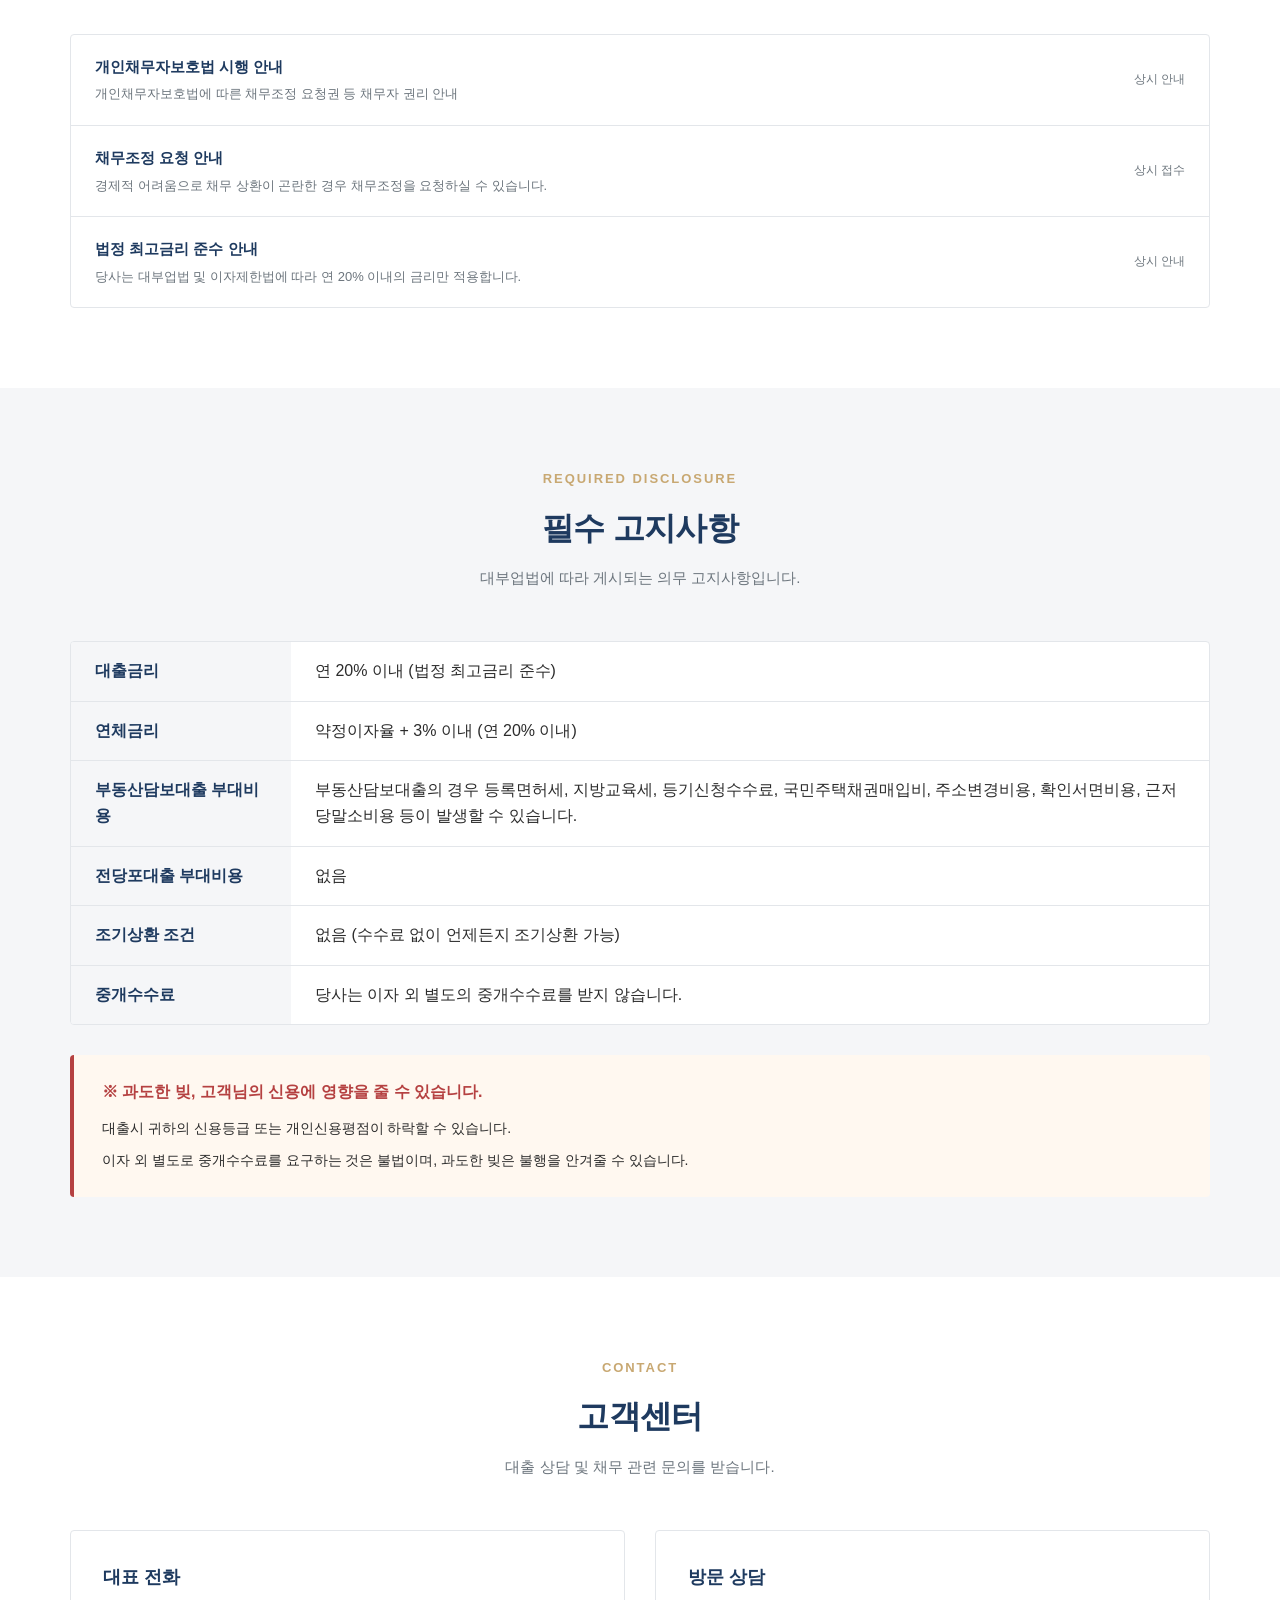
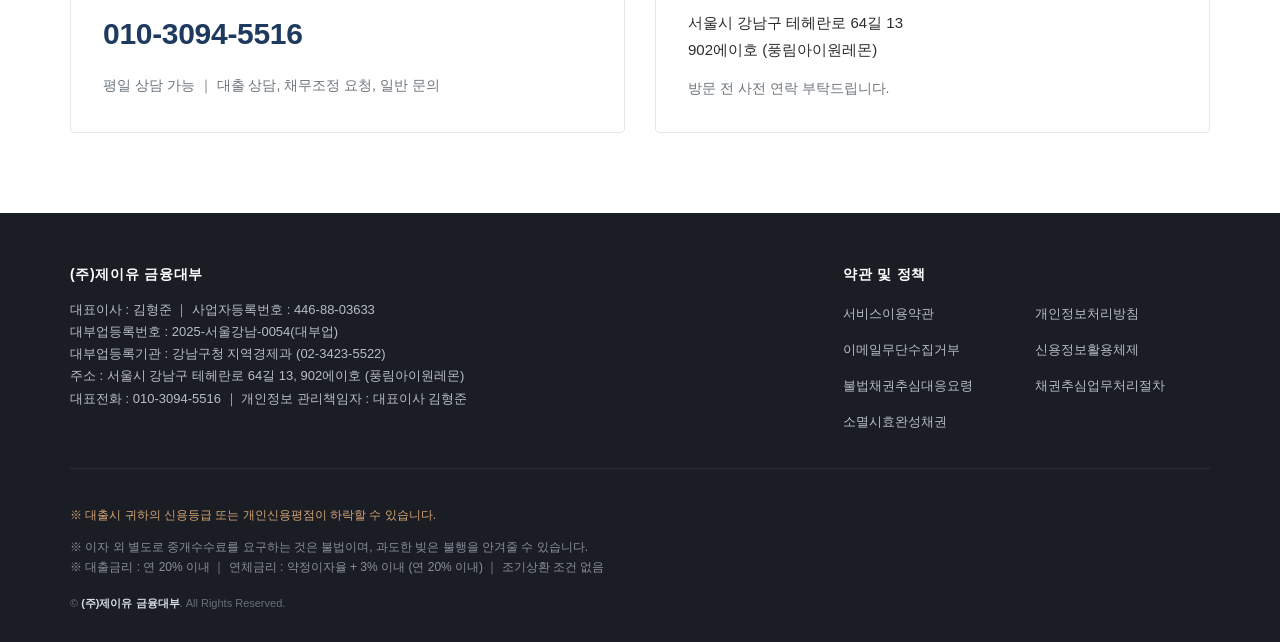
==== commit ceb7e905: "Add files via upload" ====
--- a/index.html
+++ b/index.html
@@ -10,19 +10,12 @@
 </head>
 <body>
 
-<div class="topbar">
-    <div class="container">
-        <span><strong>(주)제이유 금융대부</strong> ｜ 등록번호 : 2025-서울강남-0054(대부업)</span>
-        <span>대표전화 <strong>010-3094-5516</strong></span>
-    </div>
-</div>
-
 <header class="header">
     <div class="container">
         <h1 class="logo">
             <a href="#home">
                 (주)제이유 금융대부
-                <span class="reg">JEYU FINANCE</span>
+                <span class="reg">｜ 등록번호 : 2025-서울강남-0054(대부업)</span>
             </a>
         </h1>
         <nav class="nav" aria-label="주 메뉴">
--- a/css/style.css
+++ b/css/style.css
@@ -56,8 +56,8 @@
 }
 .header .container { display: flex; align-items: center; justify-content: space-between; padding-top: 18px; padding-bottom: 18px; }
 
-.logo a { display: flex; align-items: baseline; gap: 8px; color: var(--color-primary); font-weight: 700; font-size: 22px; letter-spacing: -0.02em; }
-.logo .reg { font-size: 12px; color: var(--color-text-muted); font-weight: 400; }
+.logo a { display: flex; flex-wrap: wrap; align-items: baseline; gap: 2px 8px; color: var(--color-primary); font-weight: 700; font-size: 22px; letter-spacing: -0.02em; }
+.logo .reg { font-size: 11px; color: var(--color-text-muted); font-weight: 400; }
 
 .nav ul { display: flex; gap: 32px; }
 .nav a { font-weight: 500; color: var(--color-text); padding: 8px 0; transition: color var(--transition); position: relative; }
